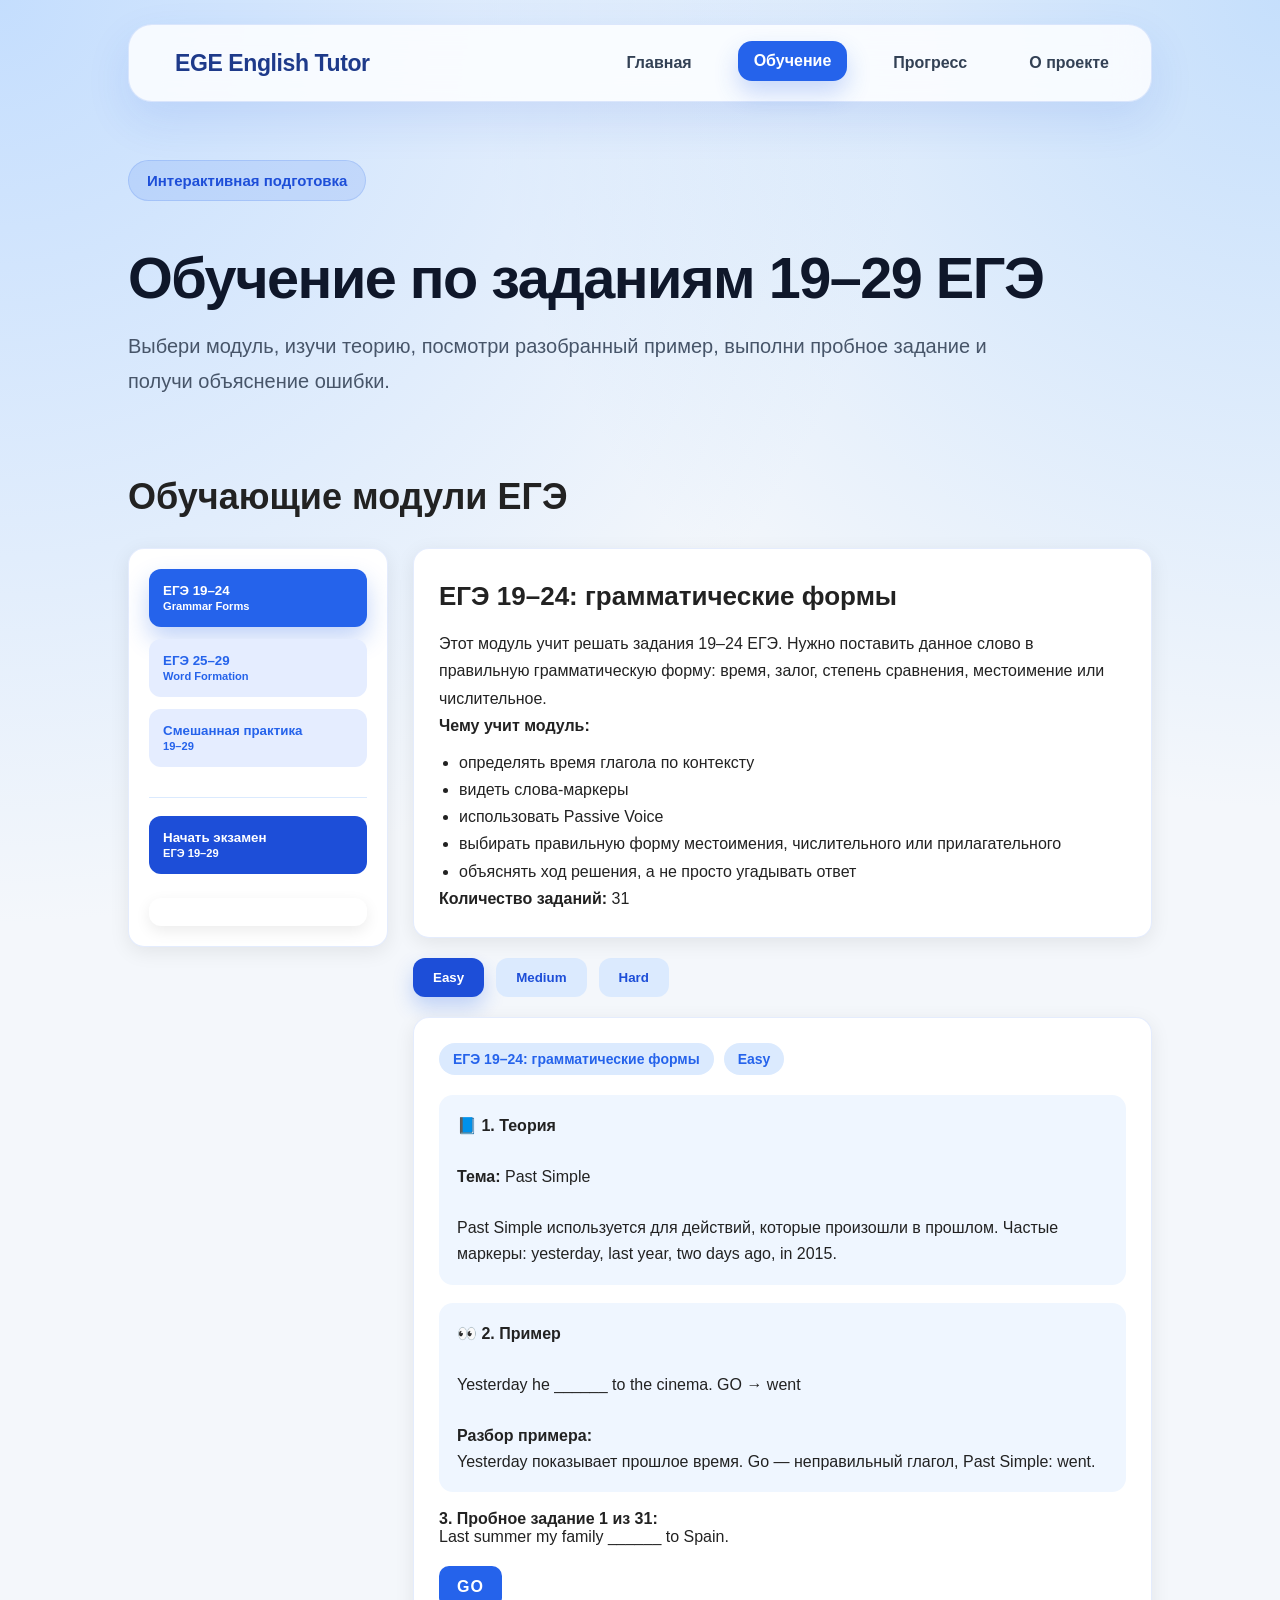
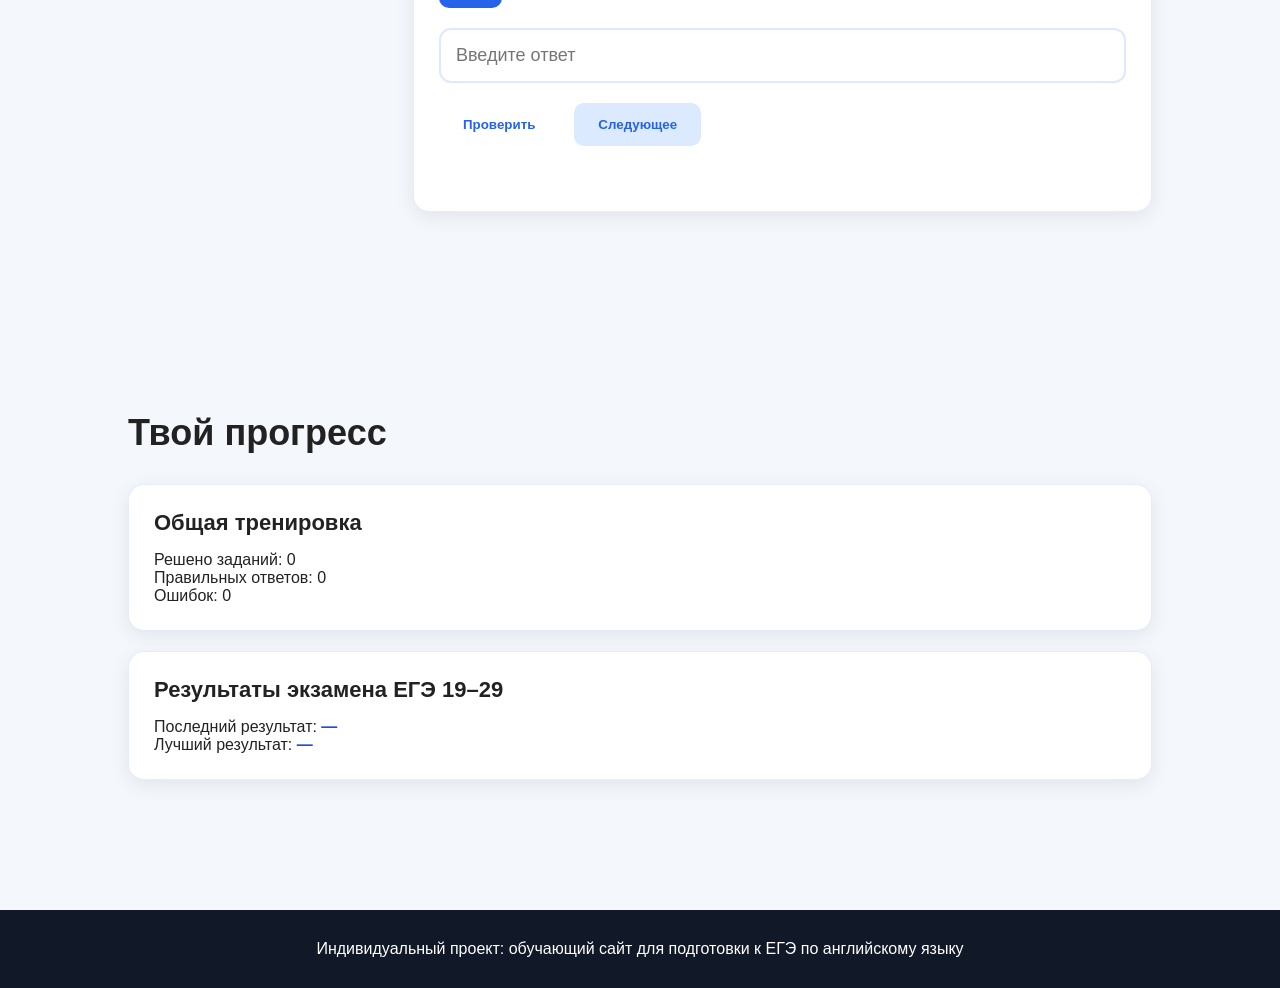
==== training.html @ 7f94b432 "Add files via upload" ====
<!DOCTYPE html>
<html lang="ru">
<head>
  <meta charset="UTF-8" />
  <meta name="viewport" content="width=device-width, initial-scale=1.0" />
  <title>EGE English Tutor</title>
  <link rel="stylesheet" href="style.css" />
</head>
<body class="training-page">

</body>
  <header class="main-header">
  <nav class="main-nav">
    <a class="logo" href="index.html">EGE English Tutor</a>

    <div class="nav-links">
      <a href="index.html">Главная</a>
      <a href="training.html" class="active-link">Обучение</a>
      <a href="progress.html">Прогресс</a>
      <a href="about.html">О проекте</a>
    </div>
  </nav>
</header>

<section class="training-hero">
  <span class="hero-label">Интерактивная подготовка</span>

  <h1>Обучение по заданиям 19–29 ЕГЭ</h1>

  <p>
    Выбери модуль, изучи теорию, посмотри разобранный пример,
    выполни пробное задание и получи объяснение ошибки.
  </p>
</section>
    

  <main>
    
<section class="section" id="practice">
  <h2>Обучающие модули ЕГЭ</h2>

  <div class="module-layout">
    <aside class="module-menu">
      <button onclick="selectModule('grammarForms')" class="module-btn active">
        ЕГЭ 19–24<br>
        <small>Grammar Forms</small>
      </button>

      <button onclick="selectModule('wordFormation')" class="module-btn">
        ЕГЭ 25–29<br>
        <small>Word Formation</small>
      </button>

      <button onclick="selectModule('mixed')" class="module-btn">
        Смешанная практика<br>
        <small>19–29</small>
      </button>

      <hr class="menu-line">

      <button class="module-btn exam-menu-btn" onclick="startExamMode()">
        Начать экзамен<br>
        <small>ЕГЭ 19–29</small>
      </button>

      <div id="timer-box"></div>
    </aside>

    <div class="module-content">
      <div id="module-info"></div>

      <div class="difficulty-box">
        <button class="difficulty-btn active-difficulty" onclick="setDifficulty('Easy')">
          Easy
        </button>

        <button class="difficulty-btn" onclick="setDifficulty('Medium')">
          Medium
        </button>

        <button class="difficulty-btn" onclick="setDifficulty('Hard')">
          Hard
        </button>
      </div>

      <div class="quiz-card">
        <div class="ege-task">
          <p id="question"></p>

          <div class="word-box">
            <span id="base-word"></span>
          </div>

          <input
            type="text"
            id="answer-input"
            placeholder="Введите ответ"
          />

          <div class="buttons">
            <button class="btn" id="main-action-btn" onclick="checkTextAnswer()">
              Проверить
            </button>

            <button class="btn secondary-btn" onclick="nextQuestion()">
              Следующее
            </button>
          </div>

          <p id="result"></p>
        </div>
      </div>
    </div>
  </div>
</section>
    </section>

<section class="section" id="progress">
  <h2>Твой прогресс</h2>

  <div class="progress-box">
    <h3>Общая тренировка</h3>
    <p>Решено заданий: <span id="total">0</span></p>
    <p>Правильных ответов: <span id="correct">0</span></p>
    <p>Ошибок: <span id="wrong">0</span></p>
  </div>

  <div class="progress-box exam-progress-box">
    <h3>Результаты экзамена ЕГЭ 19–29</h3>
    <p>Последний результат: <span id="last-exam-result">—</span></p>
    <p>Лучший результат: <span id="best-exam-result">—</span></p>
  </div>
</section>
  </main>

  <footer>
    <p>Индивидуальный проект: обучающий сайт для подготовки к ЕГЭ по английскому языку</p>
  </footer>

  <script src="script.js"></script>
</body>
</html>
---- style.css ----
* {
  margin: 0;
  padding: 0;
  box-sizing: border-box;
  font-family: Arial, sans-serif;
}

body {
  background: #f4f7fb;
  color: #222;
}

.hero {
  background: linear-gradient(135deg, #1f4ed8, #3b82f6);
  color: white;
  padding: 30px 10%;
  min-height: 100vh;
}

nav {
  display: flex;
  justify-content: space-between;
  align-items: center;
}

nav a {
  color: white;
  text-decoration: none;
  margin-left: 20px;
  font-weight: bold;
}

.hero-content {
  margin-top: 120px;
  max-width: 700px;
}

.hero-content h1 {
  font-size: 52px;
  margin-bottom: 20px;
}

.hero-content p {
  font-size: 20px;
  margin-bottom: 30px;
  line-height: 1.6;
}

.btn {
  display: inline-block;
  background: white;
  color: #2563eb;
  padding: 14px 24px;
  border-radius: 10px;
  text-decoration: none;
  font-weight: bold;
  border: none;
  cursor: pointer;
  transition: 0.3s;
}

.btn:hover {
  transform: scale(1.05);
}

.section {
  padding: 80px 10%;
}

.section h2 {
  margin-bottom: 30px;
  font-size: 36px;
}

.card,
.quiz-card,
.progress-box {
  background: white;
  padding: 25px;
  border-radius: 16px;
  margin-bottom: 20px;
  box-shadow: 0 5px 20px rgba(0,0,0,0.08);
}

.card h3 {
  margin-bottom: 10px;
}

.hint {
  margin-top: 10px;
  color: #2563eb;
  font-weight: bold;
}

#answers button {
  display: block;
  width: 100%;
  margin-top: 12px;
  padding: 12px;
  border: none;
  border-radius: 10px;
  background: #e5edff;
  cursor: pointer;
  font-size: 16px;
  transition: 0.2s;
}

#answers button:hover {
  background: #c7d8ff;
}

#result {
  margin-top: 20px;
  font-weight: bold;
  font-size: 18px;
}

footer {
  background: #111827;
  color: white;
  text-align: center;
  padding: 30px;
}

@media (max-width: 768px) {
  .hero-content h1 {
    font-size: 36px;
  }

  nav {
    flex-direction: column;
    gap: 15px;
  }

  .section {
    padding: 60px 7%;
  }
}.ege-task {
  display: flex;
  flex-direction: column;
  gap: 20px;
}

.word-box {
  background: #2563eb;
  color: white;
  padding: 12px 18px;
  border-radius: 10px;
  width: fit-content;
  font-weight: bold;
  letter-spacing: 1px;
}

#answer-input {
  padding: 15px;
  border-radius: 12px;
  border: 2px solid #dbeafe;
  font-size: 18px;
  outline: none;
}

#answer-input:focus {
  border-color: #2563eb;
}

.buttons {
  display: flex;
  gap: 15px;
}

.secondary-btn {
  background: #dbeafe;
  color: #2563eb;
}

.task-top {
  display: flex;
  gap: 10px;
  margin-bottom: 20px;
}

.topic,
.level {
  background: #dbeafe;
  color: #2563eb;
  padding: 8px 14px;
  border-radius: 20px;
  font-size: 14px;
  font-weight: bold;
}

.theory-box {
  background: #eff6ff;
  padding: 18px;
  border-radius: 14px;
  line-height: 1.6;
}

.success-box {
  background: #dcfce7;
  padding: 20px;
  border-radius: 14px;
  color: #166534;
  line-height: 1.6;
}

.error-box {
  background: #fee2e2;
  padding: 20px;
  border-radius: 14px;
  color: #991b1b;
  line-height: 1.6;
}

.weak-topic-box {
  margin-top: 20px;
  background: #fef3c7;
  padding: 18px;
  border-radius: 14px;
  line-height: 1.6;
}.module-layout {
  display: grid;
  grid-template-columns: 260px 1fr;
  gap: 25px;
}

.module-menu {
  background: white;
  padding: 20px;
  border-radius: 16px;
  box-shadow: 0 5px 20px rgba(0,0,0,0.08);
  height: fit-content;
}

.module-btn {
  width: 100%;
  padding: 14px;
  margin-bottom: 12px;
  border: none;
  border-radius: 12px;
  background: #e5edff;
  color: #2563eb;
  font-weight: bold;
  cursor: pointer;
  text-align: left;
}

.module-btn.active {
  background: #2563eb;
  color: white;
}

.module-content {
  min-width: 0;
}

.module-info-card {
  background: white;
  padding: 25px;
  border-radius: 16px;
  margin-bottom: 20px;
  box-shadow: 0 5px 20px rgba(0,0,0,0.08);
  line-height: 1.7;
}

.module-info-card h3 {
  margin-bottom: 12px;
  font-size: 26px;
}

.module-info-card ul {
  margin-left: 20px;
  margin-top: 10px;
}

@media (max-width: 900px) {
  .module-layout {
    grid-template-columns: 1fr;
  }
}/* ===== DESIGN UPDATE ===== */

body {
  background:
    radial-gradient(circle at top left, #dbeafe 0, transparent 35%),
    radial-gradient(circle at bottom right, #bfdbfe 0, transparent 30%),
    #f4f7fb;
}

.hero {
  background:
    linear-gradient(135deg, rgba(31, 78, 216, 0.95), rgba(59, 130, 246, 0.9)),
    radial-gradient(circle at top right, rgba(255,255,255,0.25), transparent 35%);
}

nav,
.card,
.quiz-card,
.progress-box,
.module-menu,
.module-info-card {
  animation: fadeUp 0.7s ease both;
}

.hero-content {
  animation: fadeUp 0.9s ease both;
}

.module-info-card,
.quiz-card,
.progress-box,
.module-menu {
  border: 1px solid rgba(37, 99, 235, 0.12);
  backdrop-filter: blur(12px);
}

.module-btn,
.btn,
#answers button {
  transition: transform 0.2s ease, box-shadow 0.2s ease, background 0.2s ease;
}

.module-btn:hover,
.btn:hover,
#answers button:hover {
  transform: translateY(-3px);
  box-shadow: 0 10px 25px rgba(37, 99, 235, 0.22);
}

.module-btn.active {
  box-shadow: 0 12px 25px rgba(37, 99, 235, 0.28);
}

.theory-box,
.success-box,
.error-box,
.weak-topic-box {
  animation: fadeUp 0.45s ease both;
}

.word-box {
  animation: pulseSoft 2.2s infinite ease-in-out;
}

#answer-input {
  transition: 0.25s ease;
  background: #ffffff;
}

#answer-input:focus {
  box-shadow: 0 0 0 4px rgba(37, 99, 235, 0.15);
  transform: scale(1.01);
}

.success-box {
  border-left: 6px solid #22c55e;
}

.error-box {
  border-left: 6px solid #ef4444;
}

.weak-topic-box {
  border-left: 6px solid #f59e0b;
}

.section {
  animation: fadeUp 0.8s ease both;
}

footer {
  margin-top: 40px;
}

@keyframes fadeUp {
  from {
    opacity: 0;
    transform: translateY(22px);
  }

  to {
    opacity: 1;
    transform: translateY(0);
  }
}

@keyframes pulseSoft {
  0% {
    transform: scale(1);
    box-shadow: 0 0 0 rgba(37, 99, 235, 0);
  }

  50% {
    transform: scale(1.03);
    box-shadow: 0 10px 24px rgba(37, 99, 235, 0.25);
  }

  100% {
    transform: scale(1);
    box-shadow: 0 0 0 rgba(37, 99, 235, 0);
  }
}.exam-controls {
  display: flex;
  justify-content: space-between;
  align-items: center;
  margin-bottom: 20px;
  gap: 20px;
}

.exam-btn {
  background: #1d4ed8;
  color: white;
}

#timer-box {
  background: white;
  padding: 14px 22px;
  border-radius: 12px;
  font-weight: bold;
  box-shadow: 0 5px 15px rgba(0,0,0,0.08);
  min-width: 120px;
  text-align: center;
}

.exam-result-box {
  background: white;
  padding: 30px;
  border-radius: 18px;
  margin-top: 20px;
  line-height: 1.8;
  box-shadow: 0 5px 20px rgba(0,0,0,0.08);
  animation: fadeUp 0.5s ease;
}
.mistake-card {
  background: #fff7ed;
  border-left: 6px solid #f97316;
  padding: 18px;
  border-radius: 14px;
  margin-top: 16px;
  line-height: 1.6;
  animation: fadeUp 0.4s ease both;
}

.mistake-card h4 {
  margin-bottom: 10px;
  color: #9a3412;
}
.difficulty-box {
  display: flex;
  gap: 12px;
  margin-bottom: 20px;
  flex-wrap: wrap;
}

.difficulty-btn {
  border: none;
  padding: 12px 20px;
  border-radius: 12px;
  cursor: pointer;
  font-weight: bold;
  background: #dbeafe;
  color: #1d4ed8;
  transition: 0.25s ease;
}

.difficulty-btn:hover {
  transform: translateY(-2px);
}

.active-difficulty {
  background: #1d4ed8;
  color: white;
  box-shadow: 0 10px 20px rgba(37,99,235,0.25);
}
.menu-line {
  border: none;
  height: 1px;
  background: #dbeafe;
  margin: 18px 0;
}

.exam-menu-btn {
  background: #1d4ed8;
  color: white;
}

#timer-box {
  margin-top: 12px;
}
.exam-progress-box {
  margin-top: 20px;
}

.progress-box h3 {
  margin-bottom: 15px;
  font-size: 22px;
}

#last-exam-result,
#best-exam-result {
  font-weight: bold;
  color: #1d4ed8;
}/* =========================================================
   HOME PAGE — ГЛАВНАЯ СТРАНИЦА
   ========================================================= */

.home-page {
  min-height: 100vh;
  background:
    radial-gradient(circle at top left, rgba(191, 219, 254, 0.85), transparent 32%),
    radial-gradient(circle at top right, rgba(147, 197, 253, 0.55), transparent 28%),
    #f4f7fb;
}

/* Верхнее меню */

.main-header {
  padding: 24px 10%;
  position: relative;
  z-index: 5;
}

.main-nav {
  display: flex;
  justify-content: space-between;
  align-items: center;
  gap: 30px;
  background: rgba(255, 255, 255, 0.82);
  border: 1px solid rgba(37, 99, 235, 0.14);
  border-radius: 24px;
  padding: 18px 26px;
  box-shadow: 0 18px 45px rgba(31, 78, 216, 0.11);
  backdrop-filter: blur(16px);
  animation: fadeUp 0.7s ease both;
}

.logo {
  text-decoration: none;
  color: #1e3a8a;
  font-size: 23px;
  font-weight: 800;
  letter-spacing: -0.4px;
}

.nav-links {
  display: flex;
  align-items: center;
  gap: 10px;
  flex-wrap: wrap;
}

.nav-links a {
  text-decoration: none;
  color: #334155;
  font-weight: 700;
  padding: 11px 16px;
  border-radius: 14px;
  transition: 0.25s ease;
}

.nav-links a:hover,
.nav-links .active-link {
  color: #ffffff;
  background: #2563eb;
  transform: translateY(-2px);
  box-shadow: 0 12px 24px rgba(37, 99, 235, 0.24);
}

/* Главный экран */

.home-hero {
  padding: 55px 10% 90px;
  display: grid;
  grid-template-columns: minmax(0, 1.35fr) minmax(340px, 0.65fr);
  gap: 55px;
  align-items: center;
}

.home-hero-text {
  animation: fadeUp 0.85s ease both;
}

.hero-label {
  display: inline-flex;
  align-items: center;
  background: rgba(37, 99, 235, 0.12);
  color: #1d4ed8;
  border: 1px solid rgba(37, 99, 235, 0.16);
  padding: 11px 18px;
  border-radius: 999px;
  font-size: 15px;
  font-weight: 800;
  margin-bottom: 24px;
}

.home-hero h1 {
  font-size: clamp(46px, 5vw, 76px);
  line-height: 1.06;
  letter-spacing: -1.8px;
  color: #0f172a;
  margin-bottom: 25px;
  max-width: 980px;
}

.home-hero h1 span {
  color: #2563eb;
  position: relative;
  white-space: nowrap;
}

.home-hero h1 span::after {
  content: "";
  position: absolute;
  left: 0;
  bottom: 2px;
  width: 100%;
  height: 8px;
  border-radius: 999px;
  background: rgba(37, 99, 235, 0.18);
  z-index: -1;
}

.home-hero p {
  max-width: 840px;
  font-size: 20px;
  line-height: 1.72;
  color: #475569;
  margin-bottom: 34px;
}

.home-actions {
  display: flex;
  align-items: center;
  gap: 16px;
  flex-wrap: wrap;
}

.hero-main-btn {
  background: #2563eb;
  color: white;
  box-shadow: 0 18px 36px rgba(37, 99, 235, 0.27);
}

.hero-main-btn:hover {
  color: white;
  background: #1d4ed8;
}

.hero-secondary-btn {
  background: rgba(255, 255, 255, 0.92);
  color: #2563eb;
  border: 1px solid rgba(37, 99, 235, 0.16);
}

.hero-secondary-btn:hover {
  color: #1d4ed8;
  background: #ffffff;
}

/* Карточка справа */

.home-hero-card {
  display: grid;
  gap: 18px;
  animation: fadeUp 1s ease both;
}

.mini-stat-card {
  background: rgba(255, 255, 255, 0.86);
  border: 1px solid rgba(37, 99, 235, 0.14);
  border-radius: 24px;
  padding: 25px 26px;
  box-shadow: 0 20px 42px rgba(15, 23, 42, 0.10);
  backdrop-filter: blur(16px);
  transition: transform 0.28s ease, box-shadow 0.28s ease;
}

.mini-stat-card:hover {
  transform: translateY(-6px) scale(1.01);
  box-shadow: 0 28px 55px rgba(37, 99, 235, 0.16);
}

.mini-stat-card span {
  display: block;
  color: #64748b;
  font-size: 14px;
  font-weight: 800;
  text-transform: uppercase;
  letter-spacing: 0.08em;
  margin-bottom: 10px;
}

.mini-stat-card strong {
  display: block;
  color: #0f172a;
  font-size: 24px;
  line-height: 1.35;
}

/* Общие секции главной */

.home-section {
  padding: 40px 10% 95px;
}

.section-heading {
  max-width: 900px;
  margin-bottom: 38px;
  animation: fadeUp 0.7s ease both;
}

.section-heading span {
  display: inline-block;
  color: #2563eb;
  font-weight: 900;
  font-size: 15px;
  letter-spacing: 0.06em;
  text-transform: uppercase;
  margin-bottom: 14px;
}

.section-heading h2 {
  font-size: clamp(34px, 3.4vw, 53px);
  line-height: 1.16;
  color: #0f172a;
  letter-spacing: -1px;
}

/* Блок преимуществ */

.features-grid {
  display: grid;
  grid-template-columns: repeat(4, minmax(0, 1fr));
  gap: 22px;
}

.feature-card {
  background: rgba(255, 255, 255, 0.88);
  border: 1px solid rgba(37, 99, 235, 0.14);
  border-radius: 26px;
  padding: 28px 25px;
  box-shadow: 0 18px 42px rgba(15, 23, 42, 0.08);
  backdrop-filter: blur(14px);
  transition: transform 0.28s ease, box-shadow 0.28s ease;
  animation: fadeUp 0.8s ease both;
}

.feature-card:nth-child(2) {
  animation-delay: 0.08s;
}

.feature-card:nth-child(3) {
  animation-delay: 0.16s;
}

.feature-card:nth-child(4) {
  animation-delay: 0.24s;
}

.feature-card:hover {
  transform: translateY(-7px);
  box-shadow: 0 30px 60px rgba(37, 99, 235, 0.15);
}

.feature-number {
  width: 58px;
  height: 58px;
  border-radius: 20px;
  display: flex;
  align-items: center;
  justify-content: center;
  background: #dbeafe;
  color: #1d4ed8;
  font-size: 18px;
  font-weight: 900;
  margin-bottom: 22px;
}

.feature-card h3 {
  font-size: 23px;
  line-height: 1.25;
  color: #0f172a;
  margin-bottom: 14px;
}

.feature-card p {
  color: #475569;
  line-height: 1.7;
  font-size: 16px;
}

/* Структура подготовки */

.learning-route {
  padding-top: 20px;
}

.route-grid {
  display: grid;
  grid-template-columns: repeat(3, minmax(0, 1fr));
  gap: 24px;
}

.route-card {
  position: relative;
  overflow: hidden;
  background: linear-gradient(145deg, rgba(255,255,255,0.97), rgba(239,246,255,0.96));
  border: 1px solid rgba(37, 99, 235, 0.14);
  border-radius: 30px;
  padding: 34px 30px;
  min-height: 280px;
  box-shadow: 0 22px 48px rgba(15, 23, 42, 0.09);
  transition: transform 0.28s ease, box-shadow 0.28s ease;
  animation: fadeUp 0.8s ease both;
}

.route-card::before {
  content: "";
  position: absolute;
  width: 170px;
  height: 170px;
  border-radius: 50%;
  right: -65px;
  top: -65px;
  background: rgba(37, 99, 235, 0.10);
}

.route-card:hover {
  transform: translateY(-8px);
  box-shadow: 0 34px 68px rgba(37, 99, 235, 0.16);
}

.route-card h3 {
  position: relative;
  z-index: 1;
  font-size: 31px;
  color: #0f172a;
  margin-bottom: 16px;
}

.route-card p {
  position: relative;
  z-index: 1;
  color: #475569;
  font-size: 17px;
  line-height: 1.75;
  margin-bottom: 22px;
}

.text-link {
  position: relative;
  z-index: 1;
  display: inline-block;
  text-decoration: none;
  color: #2563eb;
  font-weight: 900;
  transition: 0.25s ease;
}

.text-link:hover {
  transform: translateX(5px);
  color: #1d4ed8;
}

/* Финальный CTA */

.home-cta {
  margin: 0 10% 95px;
  border-radius: 34px;
  padding: 42px 46px;
  background:
    linear-gradient(135deg, rgba(30, 64, 175, 0.98), rgba(37, 99, 235, 0.95));
  color: #ffffff;
  display: flex;
  align-items: center;
  justify-content: space-between;
  gap: 35px;
  box-shadow: 0 30px 70px rgba(37, 99, 235, 0.28);
  animation: fadeUp 0.9s ease both;
}

.home-cta h2 {
  font-size: clamp(30px, 3vw, 46px);
  line-height: 1.18;
  margin-bottom: 14px;
}

.home-cta p {
  max-width: 800px;
  color: rgba(255, 255, 255, 0.87);
  font-size: 18px;
  line-height: 1.7;
}

.home-cta .hero-main-btn {
  background: white;
  color: #1d4ed8;
  white-space: nowrap;
  box-shadow: 0 18px 35px rgba(15, 23, 42, 0.18);
}

.home-cta .hero-main-btn:hover {
  background: #eff6ff;
  color: #1e40af;
}

/* Футер главной */

.main-footer {
  background: #0f172a;
  color: rgba(255, 255, 255, 0.86);
  text-align: center;
  padding: 34px 10%;
  font-size: 15px;
  line-height: 1.7;
}

/* Адаптация */

@media (max-width: 1180px) {
  .features-grid {
    grid-template-columns: repeat(2, minmax(0, 1fr));
  }

  .home-hero {
    grid-template-columns: 1fr;
  }

  .home-hero-card {
    grid-template-columns: repeat(2, minmax(0, 1fr));
  }

  .route-grid {
    grid-template-columns: 1fr;
  }

  .home-cta {
    flex-direction: column;
    align-items: flex-start;
  }
}

@media (max-width: 820px) {
  .main-header {
    padding: 18px 6%;
  }

  .main-nav {
    flex-direction: column;
    align-items: flex-start;
    padding: 20px;
  }

  .nav-links {
    width: 100%;
  }

  .home-hero,
  .home-section {
    padding-left: 6%;
    padding-right: 6%;
  }

  .home-hero {
    padding-top: 38px;
  }

  .home-hero p {
    font-size: 18px;
  }

  .home-hero-card {
    grid-template-columns: 1fr;
  }

  .features-grid {
    grid-template-columns: 1fr;
  }

  .home-cta {
    margin-left: 6%;
    margin-right: 6%;
    padding: 34px 26px;
  }
}/* =========================================================
   PROGRESS PAGE — СТРАНИЦА ПРОГРЕССА
   ========================================================= */

.progress-page {
  min-height: 100vh;
  background:
    radial-gradient(circle at top left, rgba(191, 219, 254, 0.9), transparent 32%),
    radial-gradient(circle at top right, rgba(147, 197, 253, 0.48), transparent 28%),
    #f4f7fb;
}

.progress-main {
  padding: 35px 10% 95px;
}

.progress-hero {
  max-width: 1000px;
  margin-bottom: 48px;
  animation: fadeUp 0.75s ease both;
}

.progress-hero h1 {
  font-size: clamp(42px, 4.5vw, 68px);
  line-height: 1.08;
  color: #0f172a;
  letter-spacing: -1.5px;
  margin: 22px 0 20px;
}

.progress-hero p {
  max-width: 850px;
  font-size: 20px;
  line-height: 1.72;
  color: #475569;
}

/* Большие карточки статистики */

.progress-dashboard {
  margin-bottom: 34px;
}

.stats-grid {
  display: grid;
  grid-template-columns: repeat(4, minmax(0, 1fr));
  gap: 22px;
}

.big-stat-card {
  background: rgba(255, 255, 255, 0.9);
  border: 1px solid rgba(37, 99, 235, 0.14);
  border-radius: 28px;
  padding: 28px 26px;
  min-height: 175px;
  display: flex;
  flex-direction: column;
  justify-content: space-between;
  box-shadow: 0 22px 48px rgba(15, 23, 42, 0.09);
  backdrop-filter: blur(15px);
  transition: transform 0.28s ease, box-shadow 0.28s ease;
  animation: fadeUp 0.8s ease both;
}

.big-stat-card:nth-child(2) {
  animation-delay: 0.06s;
}

.big-stat-card:nth-child(3) {
  animation-delay: 0.12s;
}

.big-stat-card:nth-child(4) {
  animation-delay: 0.18s;
}

.big-stat-card:hover {
  transform: translateY(-7px);
  box-shadow: 0 32px 62px rgba(37, 99, 235, 0.16);
}

.big-stat-card span {
  color: #64748b;
  font-size: 15px;
  font-weight: 900;
  text-transform: uppercase;
  letter-spacing: 0.055em;
}

.big-stat-card strong {
  color: #1d4ed8;
  font-size: clamp(48px, 4vw, 68px);
  line-height: 1;
  letter-spacing: -1px;
}

/* Две большие колонки */

.progress-columns {
  display: grid;
  grid-template-columns: repeat(2, minmax(0, 1fr));
  gap: 26px;
  margin-bottom: 26px;
}

.progress-panel {
  background: rgba(255, 255, 255, 0.91);
  border: 1px solid rgba(37, 99, 235, 0.14);
  border-radius: 30px;
  padding: 34px 32px;
  box-shadow: 0 22px 52px rgba(15, 23, 42, 0.09);
  backdrop-filter: blur(16px);
  animation: fadeUp 0.85s ease both;
}

.progress-panel h2 {
  font-size: 31px;
  line-height: 1.2;
  color: #0f172a;
  margin-bottom: 24px;
}

.exam-results-grid {
  display: grid;
  grid-template-columns: repeat(2, minmax(0, 1fr));
  gap: 18px;
  margin-bottom: 22px;
}

.result-mini-card {
  background: #eff6ff;
  border: 1px solid rgba(37, 99, 235, 0.12);
  border-radius: 22px;
  padding: 22px;
}

.result-mini-card span {
  display: block;
  color: #64748b;
  font-size: 14px;
  font-weight: 900;
  text-transform: uppercase;
  letter-spacing: 0.055em;
  margin-bottom: 12px;
}

.result-mini-card strong {
  display: block;
  color: #1d4ed8;
  font-size: 42px;
  line-height: 1;
}

.panel-note {
  color: #475569;
  font-size: 16px;
  line-height: 1.72;
  margin: 22px 0 26px;
}

/* Слабая тема */

.weak-topic-display {
  background: linear-gradient(145deg, #fff7ed, #fffbeb);
  border: 1px solid rgba(249, 115, 22, 0.18);
  border-left: 7px solid #f97316;
  border-radius: 24px;
  padding: 25px 24px;
  color: #7c2d12;
  font-size: 17px;
  line-height: 1.7;
  min-height: 150px;
}

.weak-topic-display strong {
  display: block;
  color: #9a3412;
  font-size: 22px;
  margin-bottom: 10px;
}

.weak-topic-display p {
  margin: 0;
}

/* Рекомендация */

.recommendations-panel {
  margin-top: 0;
}

.learning-recommendation {
  background: linear-gradient(145deg, #dbeafe, #eff6ff);
  border: 1px solid rgba(37, 99, 235, 0.16);
  border-left: 7px solid #2563eb;
  border-radius: 24px;
  padding: 28px 26px;
  color: #1e3a8a;
  font-size: 20px;
  line-height: 1.75;
}

/* Адаптация */

@media (max-width: 1180px) {
  .stats-grid {
    grid-template-columns: repeat(2, minmax(0, 1fr));
  }

  .progress-columns {
    grid-template-columns: 1fr;
  }
}

@media (max-width: 820px) {
  .progress-main {
    padding-left: 6%;
    padding-right: 6%;
  }

  .progress-hero p {
    font-size: 18px;
  }

  .stats-grid {
    grid-template-columns: 1fr;
  }

  .exam-results-grid {
    grid-template-columns: 1fr;
  }

  .progress-panel {
    padding: 28px 22px;
  }
}/* =========================================================
   ABOUT PAGE — СТРАНИЦА «О ПРОЕКТЕ»
   ========================================================= */

.about-page {
  min-height: 100vh;
  background:
    radial-gradient(circle at top left, rgba(191, 219, 254, 0.9), transparent 32%),
    radial-gradient(circle at top right, rgba(147, 197, 253, 0.48), transparent 28%),
    #f4f7fb;
}

.about-main {
  padding: 35px 10% 95px;
}

/* Первый экран */

.about-hero {
  max-width: 1120px;
  margin-bottom: 56px;
  animation: fadeUp 0.78s ease both;
}

.about-hero h1 {
  font-size: clamp(42px, 4.6vw, 70px);
  line-height: 1.08;
  color: #0f172a;
  letter-spacing: -1.6px;
  margin: 22px 0 24px;
}

.about-hero h1 span {
  color: #2563eb;
}

.about-hero p {
  max-width: 1000px;
  font-size: 20px;
  line-height: 1.76;
  color: #475569;
}

/* Две основные карточки */

.about-grid {
  display: grid;
  grid-template-columns: repeat(2, minmax(0, 1fr));
  gap: 26px;
  margin-bottom: 82px;
}

.about-card {
  background: rgba(255, 255, 255, 0.92);
  border: 1px solid rgba(37, 99, 235, 0.14);
  border-radius: 32px;
  padding: 38px 34px;
  box-shadow: 0 24px 56px rgba(15, 23, 42, 0.09);
  backdrop-filter: blur(16px);
  animation: fadeUp 0.85s ease both;
}

.about-card:nth-child(2) {
  animation-delay: 0.08s;
}

.about-card-label {
  display: inline-flex;
  background: #dbeafe;
  color: #1d4ed8;
  padding: 10px 16px;
  border-radius: 999px;
  font-size: 14px;
  font-weight: 900;
  text-transform: uppercase;
  letter-spacing: 0.06em;
  margin-bottom: 22px;
}

.about-card h2 {
  font-size: 35px;
  line-height: 1.18;
  color: #0f172a;
  margin-bottom: 20px;
  letter-spacing: -0.6px;
}

.about-card p {
  color: #475569;
  font-size: 17px;
  line-height: 1.82;
  margin-bottom: 16px;
}

.about-card ul {
  margin-top: 18px;
  margin-left: 22px;
  color: #334155;
  font-size: 17px;
  line-height: 1.9;
}

/* Общие секции */

.about-section {
  margin-bottom: 82px;
}

/* Методика */

.method-steps {
  display: grid;
  grid-template-columns: repeat(4, minmax(0, 1fr));
  gap: 22px;
}

.method-step {
  background: rgba(255, 255, 255, 0.92);
  border: 1px solid rgba(37, 99, 235, 0.14);
  border-radius: 28px;
  padding: 30px 25px;
  box-shadow: 0 22px 48px rgba(15, 23, 42, 0.08);
  transition: transform 0.28s ease, box-shadow 0.28s ease;
  animation: fadeUp 0.82s ease both;
}

.method-step:nth-child(2) {
  animation-delay: 0.08s;
}

.method-step:nth-child(3) {
  animation-delay: 0.16s;
}

.method-step:nth-child(4) {
  animation-delay: 0.24s;
}

.method-step:hover {
  transform: translateY(-7px);
  box-shadow: 0 32px 64px rgba(37, 99, 235, 0.15);
}

.method-step strong {
  display: inline-flex;
  width: 58px;
  height: 58px;
  border-radius: 20px;
  align-items: center;
  justify-content: center;
  background: #dbeafe;
  color: #1d4ed8;
  font-size: 18px;
  font-weight: 900;
  margin-bottom: 22px;
}

.method-step h3 {
  color: #0f172a;
  font-size: 25px;
  line-height: 1.25;
  margin-bottom: 14px;
}

.method-step p {
  color: #475569;
  font-size: 16px;
  line-height: 1.76;
}

/* Модули */

.about-modules-grid {
  display: grid;
  grid-template-columns: repeat(2, minmax(0, 1fr));
  gap: 24px;
}

.about-module-card {
  background:
    linear-gradient(145deg, rgba(255,255,255,0.97), rgba(239,246,255,0.96));
  border: 1px solid rgba(37, 99, 235, 0.14);
  border-radius: 30px;
  padding: 34px 30px;
  box-shadow: 0 22px 52px rgba(15, 23, 42, 0.09);
  transition: transform 0.28s ease, box-shadow 0.28s ease;
  animation: fadeUp 0.85s ease both;
}

.about-module-card:hover {
  transform: translateY(-7px);
  box-shadow: 0 34px 66px rgba(37, 99, 235, 0.16);
}

.about-module-card h3 {
  font-size: 31px;
  color: #0f172a;
  margin-bottom: 16px;
}

.about-module-card p {
  font-size: 17px;
  line-height: 1.78;
  color: #475569;
}

/* Сравнение */

.comparison-grid {
  display: grid;
  grid-template-columns: repeat(2, minmax(0, 1fr));
  gap: 26px;
}

.comparison-card {
  border-radius: 32px;
  padding: 38px 34px;
  box-shadow: 0 24px 56px rgba(15, 23, 42, 0.09);
  animation: fadeUp 0.85s ease both;
}

.comparison-card h3 {
  font-size: 34px;
  line-height: 1.2;
  margin-bottom: 22px;
}

.comparison-card ul {
  margin-left: 22px;
  font-size: 18px;
  line-height: 2;
}

.simple-trainer {
  background: rgba(255, 255, 255, 0.92);
  border: 1px solid rgba(148, 163, 184, 0.24);
}

.simple-trainer h3 {
  color: #334155;
}

.simple-trainer ul {
  color: #475569;
}

.smart-trainer {
  background:
    linear-gradient(145deg, rgba(219, 234, 254, 0.95), rgba(239, 246, 255, 0.98));
  border: 1px solid rgba(37, 99, 235, 0.18);
}

.smart-trainer h3 {
  color: #1d4ed8;
}

.smart-trainer ul {
  color: #1e3a8a;
  font-weight: 600;
}

/* CTA */

.about-cta {
  margin-left: 0;
  margin-right: 0;
  margin-bottom: 0;
}

/* Адаптация */

@media (max-width: 1180px) {
  .about-grid,
  .comparison-grid {
    grid-template-columns: 1fr;
  }

  .method-steps {
    grid-template-columns: repeat(2, minmax(0, 1fr));
  }

  .about-modules-grid {
    grid-template-columns: 1fr;
  }
}

@media (max-width: 820px) {
  .about-main {
    padding-left: 6%;
    padding-right: 6%;
  }

  .about-hero p {
    font-size: 18px;
  }

  .about-card {
    padding: 30px 24px;
  }

  .about-card h2 {
    font-size: 30px;
  }

  .method-steps {
    grid-template-columns: 1fr;
  }

  .comparison-card {
    padding: 30px 24px;
  }

  .comparison-card h3 {
    font-size: 29px;
  }
}/* =========================================================
   TRAINING PAGE — СТРАНИЦА ОБУЧЕНИЯ
   ========================================================= */

.training-page {
  min-height: 100vh;
  background:
    radial-gradient(circle at top left, rgba(191, 219, 254, 0.9), transparent 32%),
    radial-gradient(circle at top right, rgba(147, 197, 253, 0.48), transparent 28%),
    #f4f7fb;
}

.training-hero {
  padding: 34px 10% 36px;
  max-width: 1180px;
  animation: fadeUp 0.78s ease both;
}

.training-hero h1 {
  font-size: clamp(42px, 4.5vw, 68px);
  line-height: 1.08;
  color: #0f172a;
  letter-spacing: -1.5px;
  margin: 22px 0 20px;
}

.training-hero p {
  max-width: 900px;
  font-size: 20px;
  line-height: 1.72;
  color: #475569;
}

.training-page #practice {
  padding-top: 42px;
}

.training-page #progress {
  margin-top: 20px;
}

.training-page footer {
  margin-top: 30px;
}

@media (max-width: 820px) {
  .training-hero {
    padding-left: 6%;
    padding-right: 6%;
  }

  .training-hero p {
    font-size: 18px;
  }
}
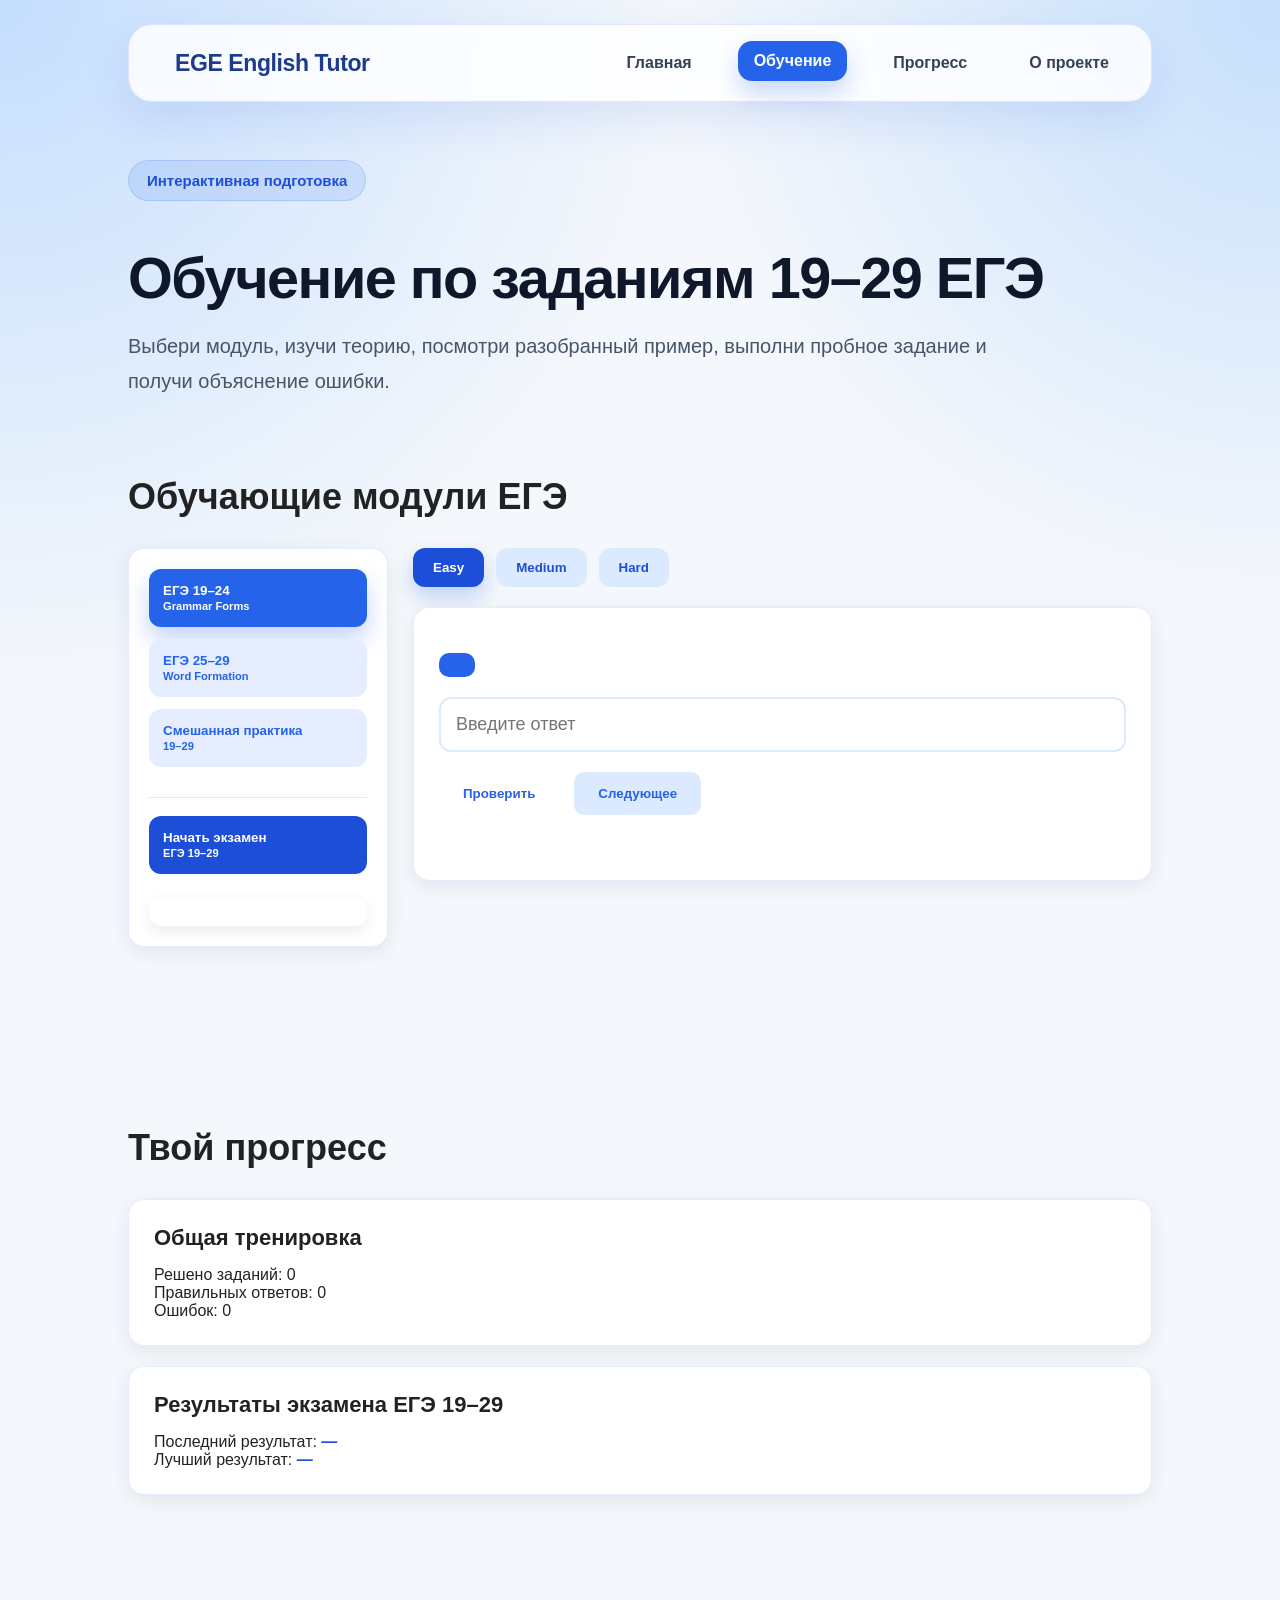
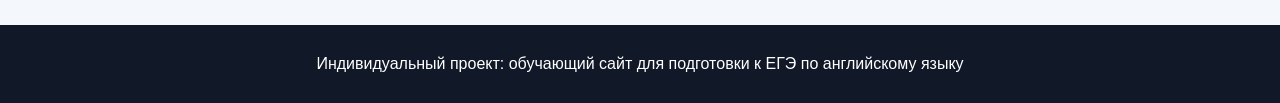
==== commit 7027d827: "Route answer button through shared checker" ====
--- a/training.html
+++ b/training.html
@@ -98,7 +98,7 @@
           />
 
           <div class="buttons">
-            <button class="btn" id="main-action-btn" onclick="checkTextAnswer()">
+            <button class="btn" id="main-action-btn" onclick="checkAnswer()">
               Проверить
             </button>
 
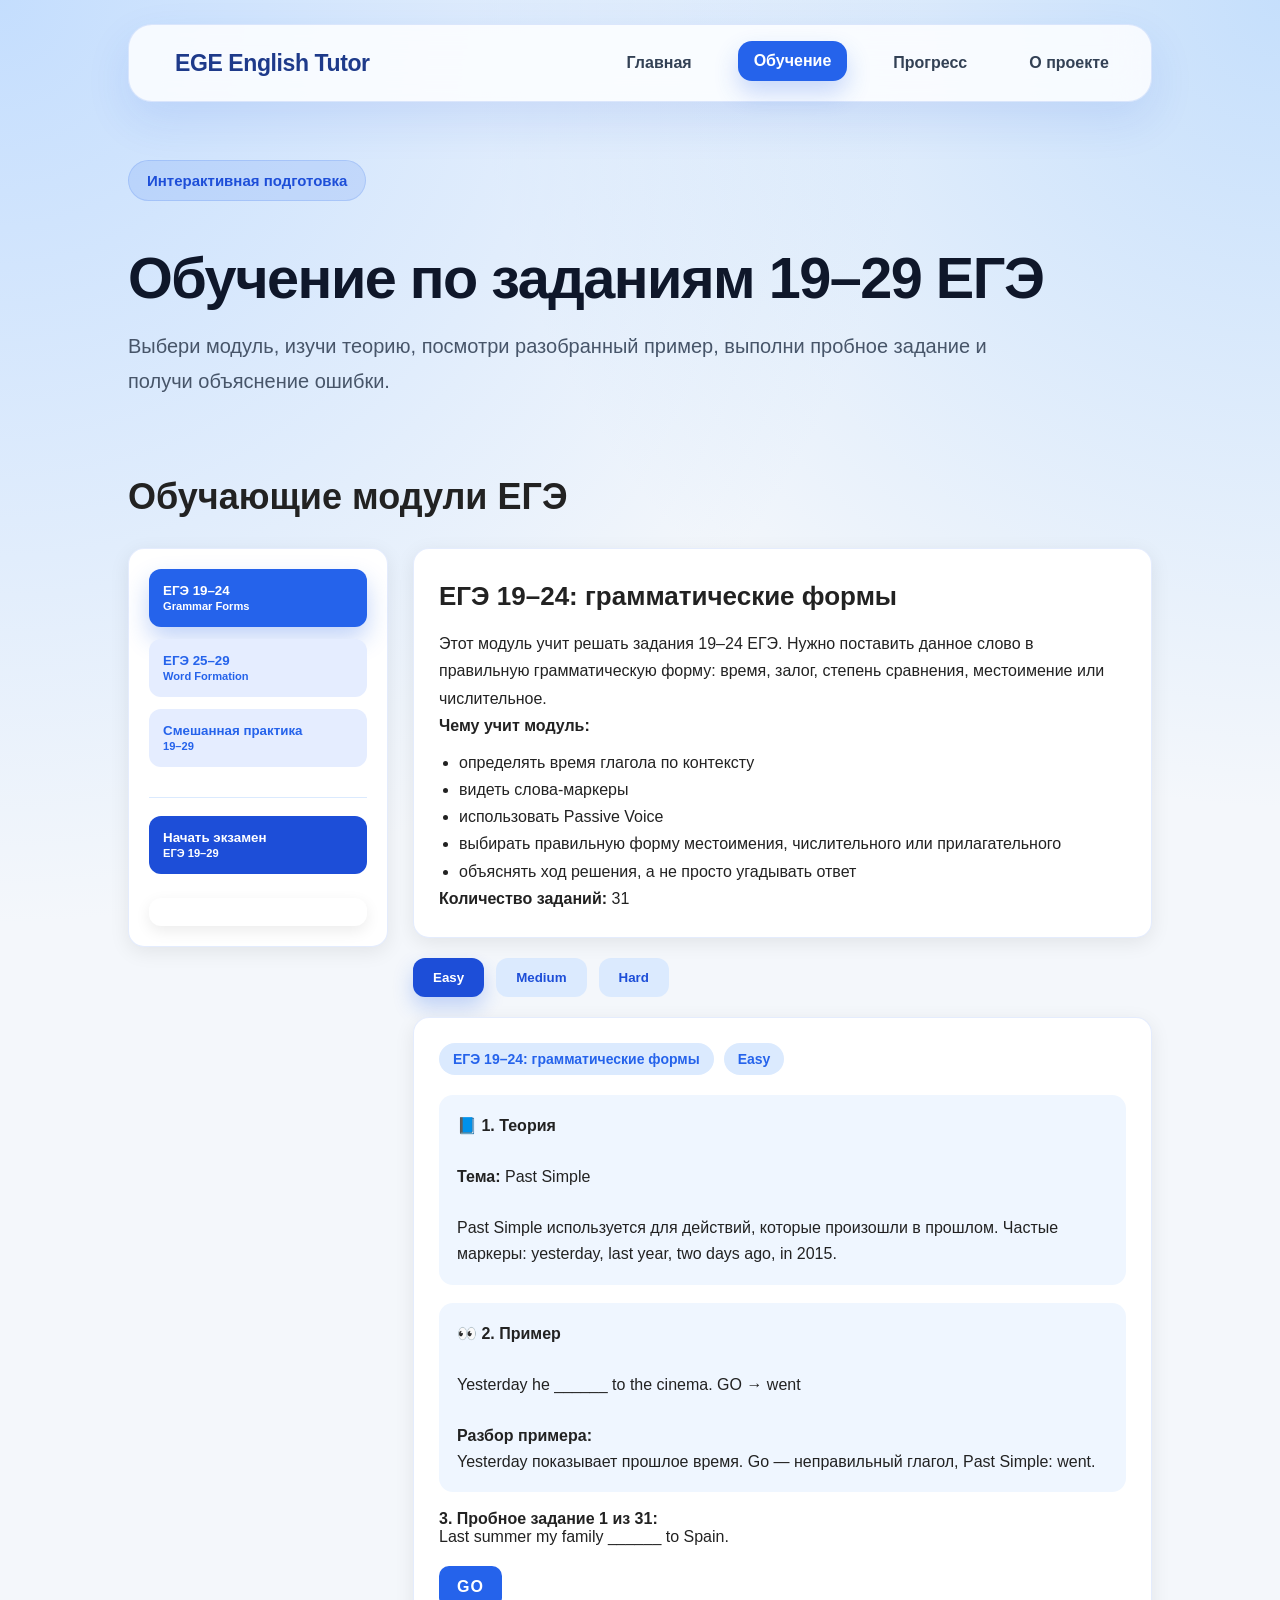
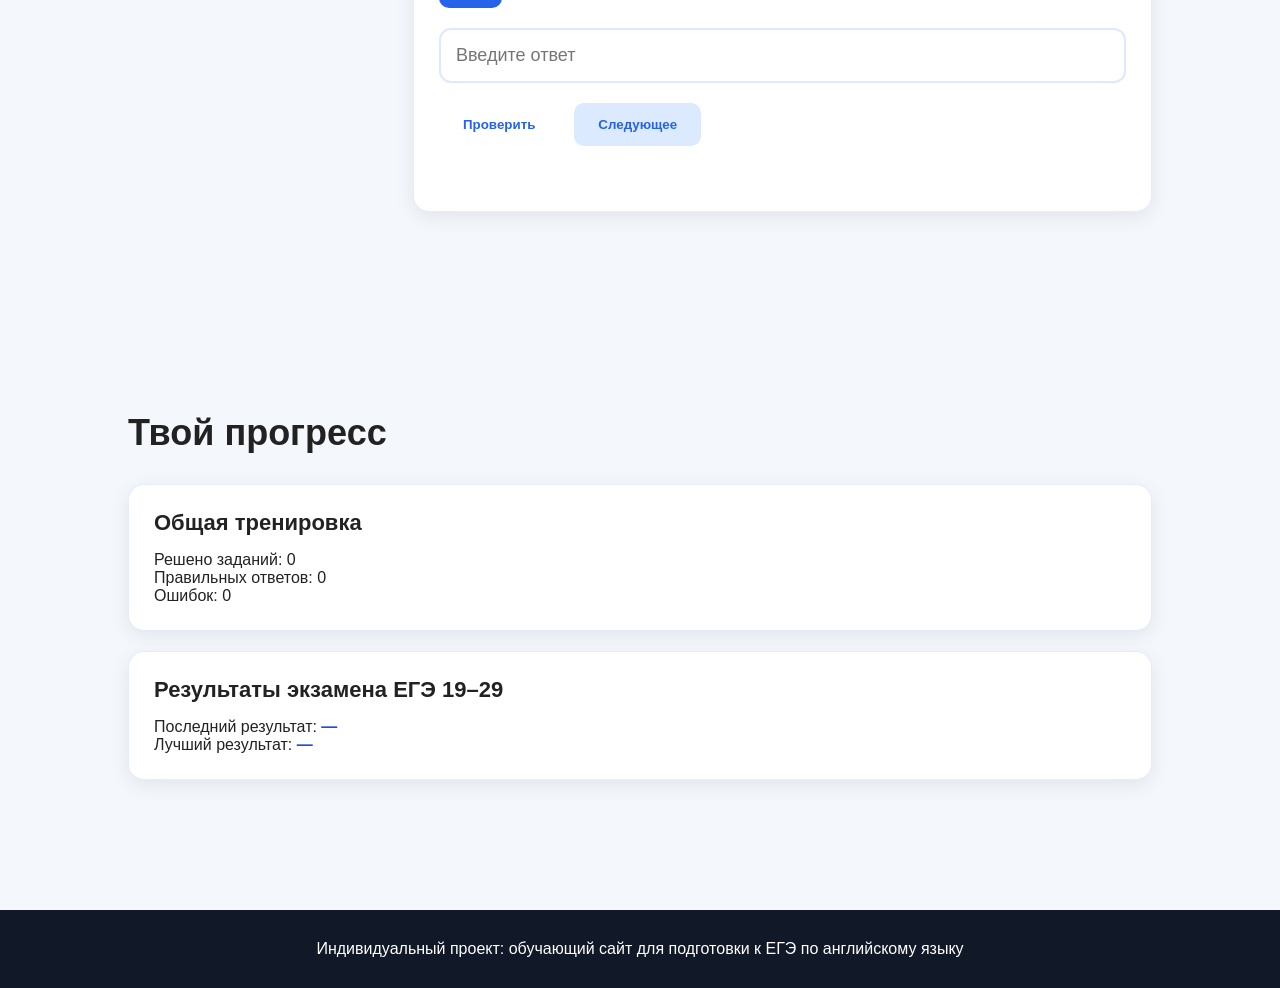
==== commit 76427c30: "Bust cached training script after JavaScript repair" ====
--- a/training.html
+++ b/training.html
@@ -7,8 +7,6 @@
   <link rel="stylesheet" href="style.css" />
 </head>
 <body class="training-page">
-
-</body>
   <header class="main-header">
   <nav class="main-nav">
     <a class="logo" href="index.html">EGE English Tutor</a>
@@ -113,7 +111,6 @@
     </div>
   </div>
 </section>
-    </section>
 
 <section class="section" id="progress">
   <h2>Твой прогресс</h2>
@@ -137,6 +134,6 @@
     <p>Индивидуальный проект: обучающий сайт для подготовки к ЕГЭ по английскому языку</p>
   </footer>
 
-  <script src="script.js"></script>
+  <script src="script.js?v=fix-20261104-2"></script>
 </body>
 </html>
